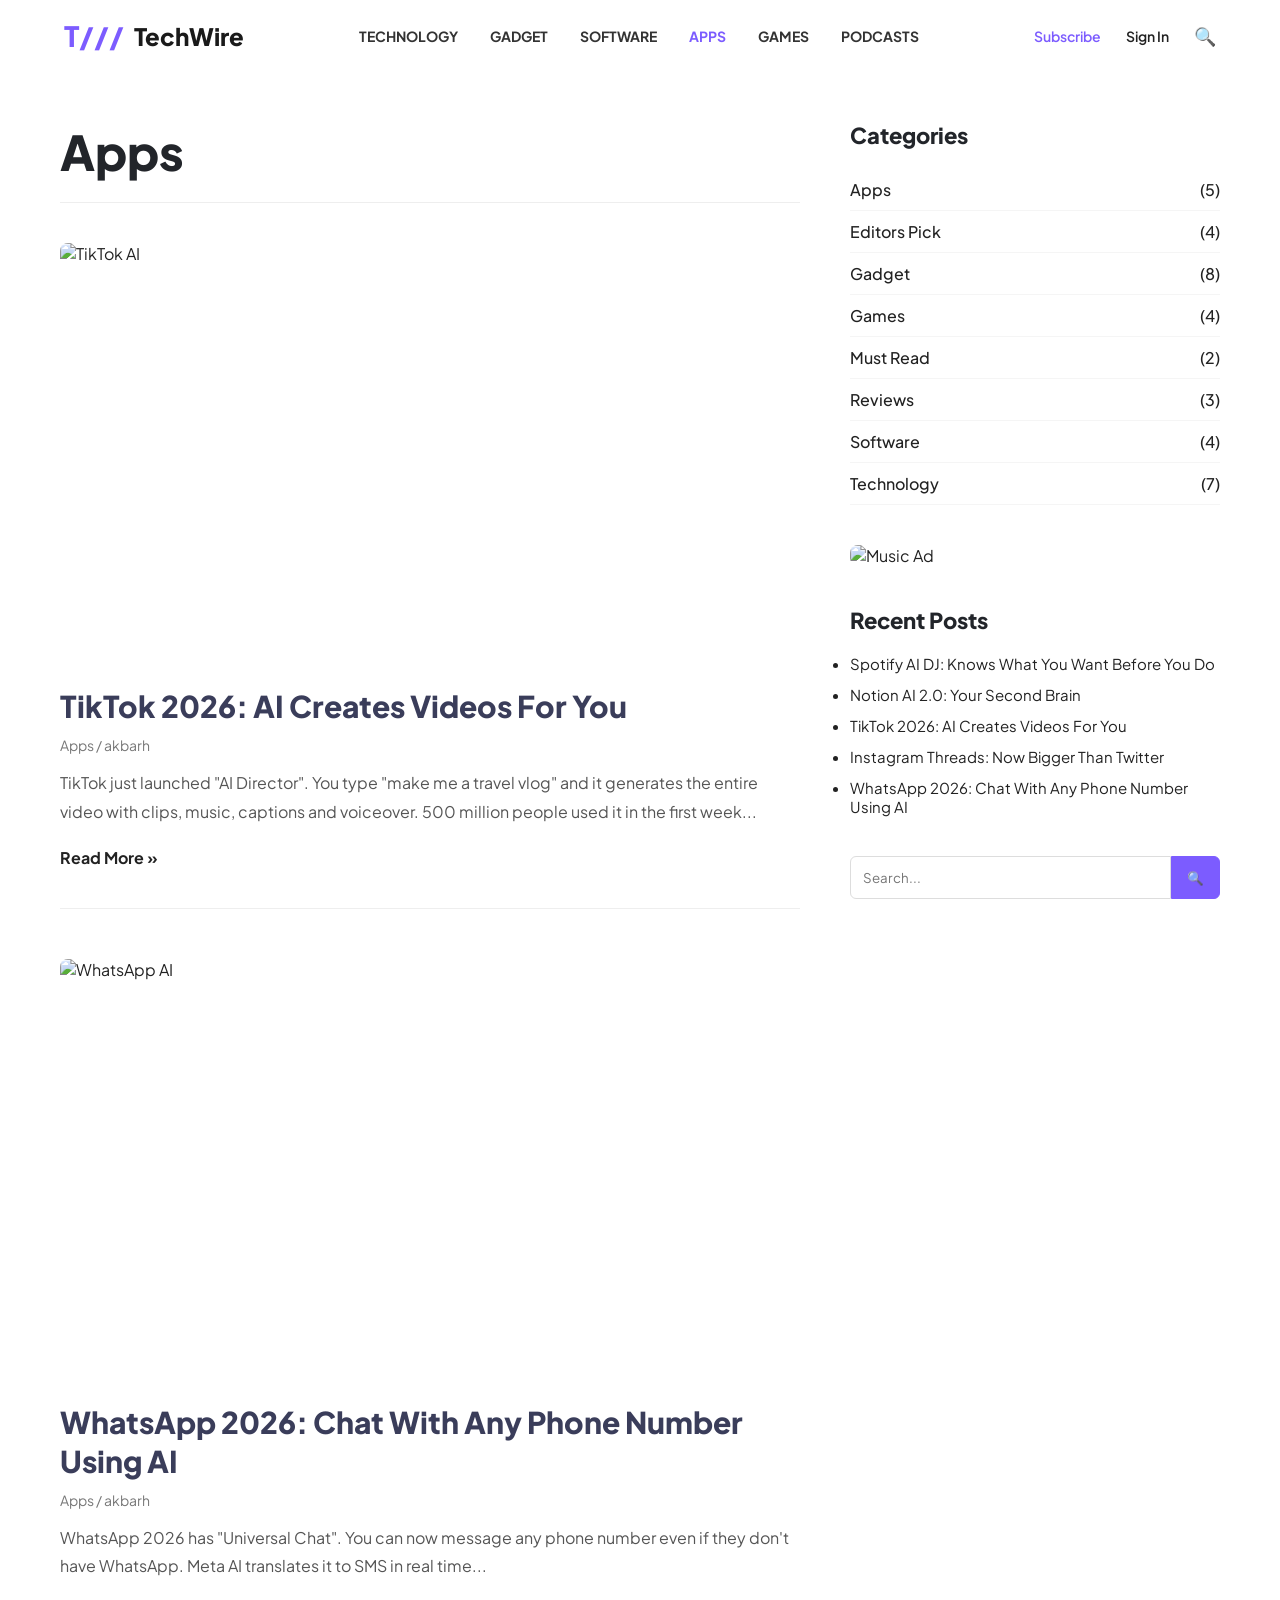
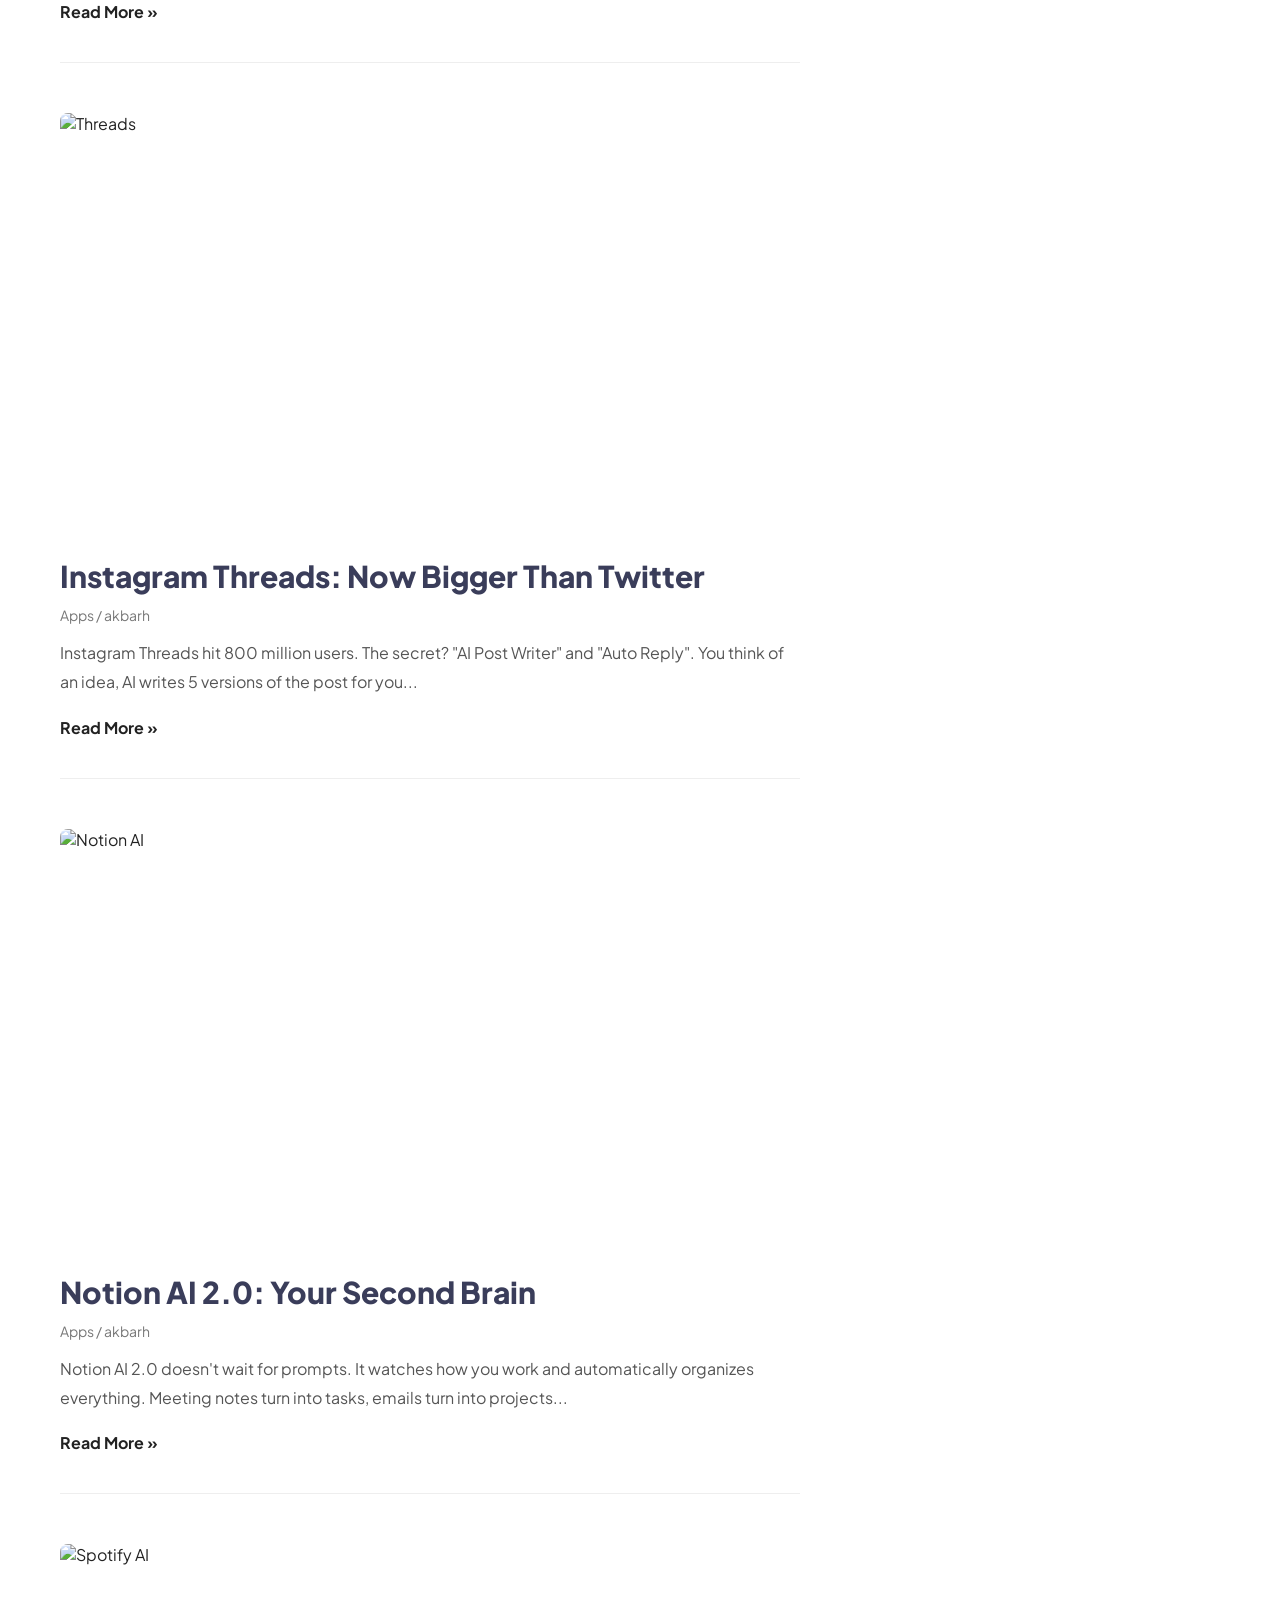
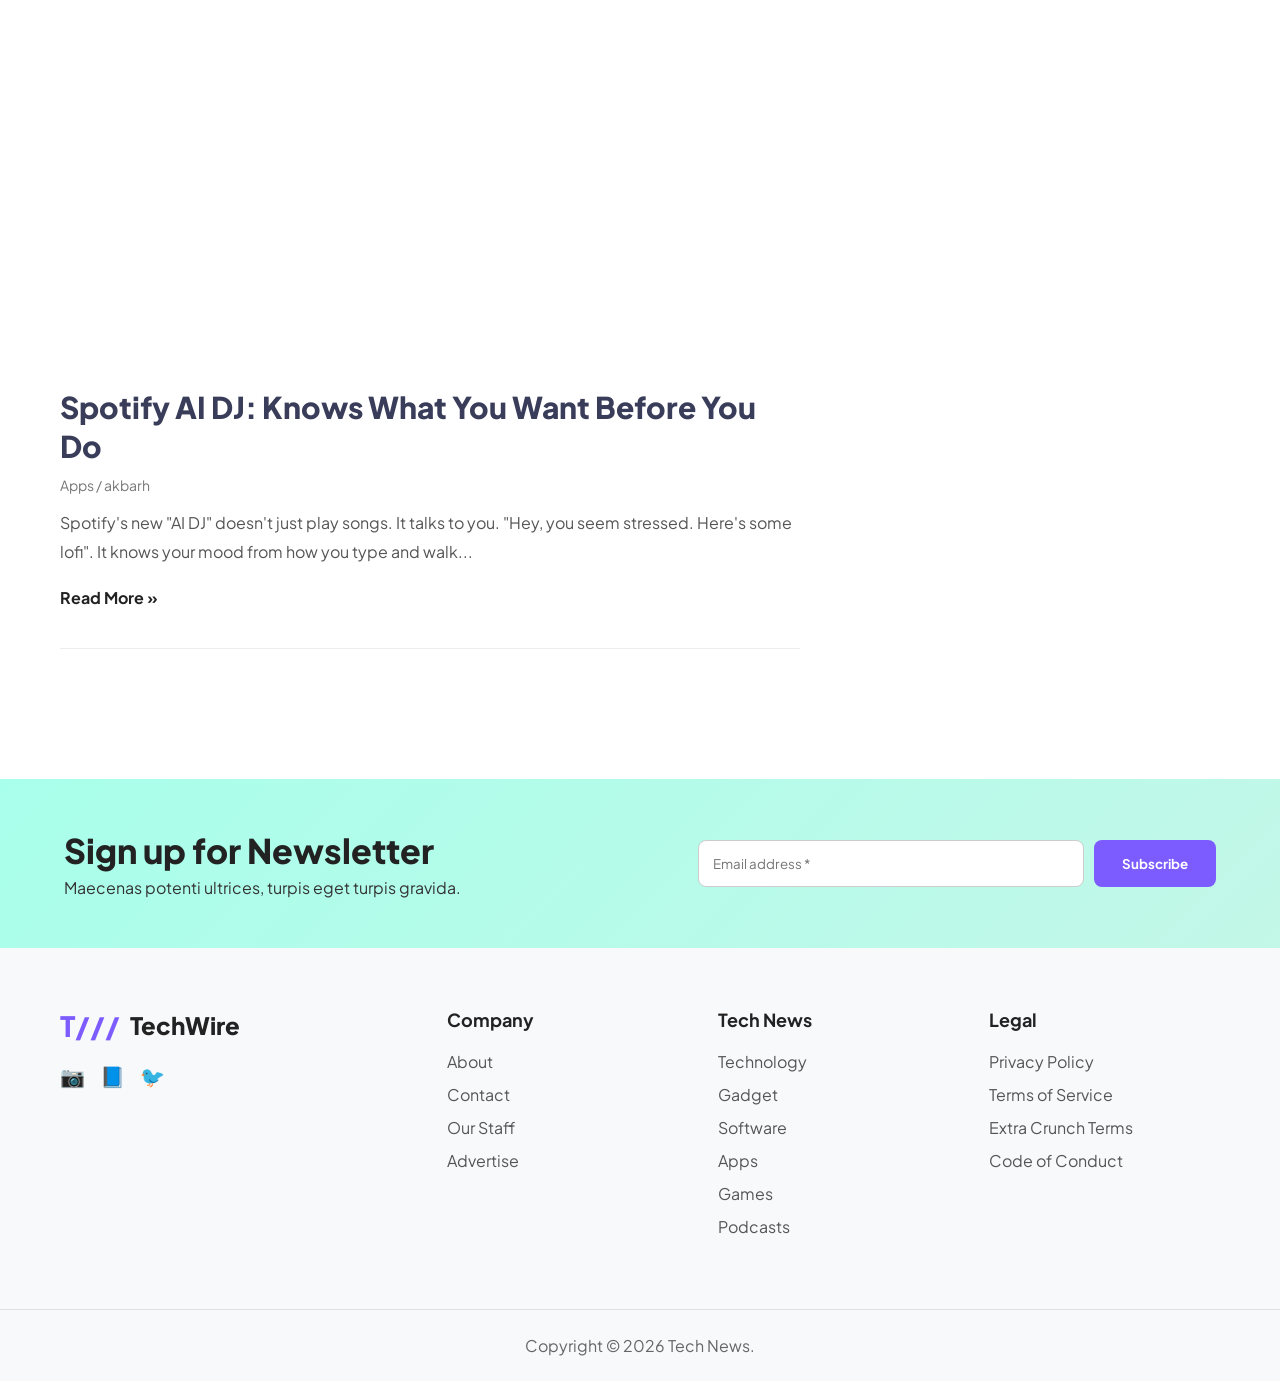
==== apps.html @ 4db53625 "Add files via upload" ====
<!DOCTYPE html>
<html lang="en">
<head>
<meta charset="UTF-8">
<meta name="viewport" content="width=device-width, initial-scale=1.0">
<title>Apps - TechWire</title>
<link href="https://fonts.googleapis.com/css2?family=Plus+Jakarta+Sans:wght@400;500;600;700;800&display=swap" rel="stylesheet">
<style>
* { box-sizing: border-box; margin: 0; padding: 0; font-family: 'Plus Jakarta Sans', sans-serif; }
body { background: #fff; color: #222; }
a { text-decoration: none; color: inherit; }

/* HEADER + NAVBAR */
header { background: #ffffff; border-bottom: 1px solid #ea; padding: 18px 5%; display: flex; align-items: center; justify-content: space-between; position: sticky; top: 0; z-index: 100; }
.logo { display: flex; align-items: center; gap: 10px; font-weight: 800; font-size: 24px; color: #1a1a1a; }
.logo-icon { color: #7c5cff; font-weight: 900; font-size: 28px; }
nav { display: flex; gap: 32px; font-weight: 700; font-size: 14px; text-transform: uppercase; }
nav a { color: #333; transition: 0.3s; }
nav a:hover, nav a.active { color: #7c5cff; }
.header-right { display: flex; align-items: center; gap: 25px; font-weight: 600; font-size: 14px; }
.btn-subscribe { color: #7c5cff; }

/* MAIN LAYOUT */
.main-container { max-width: 1200px; margin: 50px auto; padding: 0 20px; display: grid; grid-template-columns: 2fr 1fr; gap: 50px; }
.page-title { font-size: 48px; font-weight: 800; margin-bottom: 40px; border-bottom: 1px solid #eee; padding-bottom: 20px; color: #22252a; }

/* POST CARD */
.post-card { margin-bottom: 50px; border-bottom: 1px solid #eee; padding-bottom: 40px; }
.post-thumbnail img { width: 100%; height: 420px; object-fit: cover; border-radius: 8px; margin-bottom: 24px; display: block; }
.post-title { font-size: 30px; font-weight: 800; margin-bottom: 10px; line-height: 1.3; color: #3a3d5a; }
.post-title a:hover { color: #7c5cff; }
.post-meta { font-size: 14px; color: #777; margin-bottom: 15px; }
.post-excerpt { font-size: 16px; line-height: 1.8; color: #555; margin-bottom: 20px; }
.read-more { font-weight: 700; }
.read-more:hover { color: #7c5cff; }

/* SIDEBAR */
.widget { margin-bottom: 40px; }
.widget-title { font-size: 22px; font-weight: 800; margin-bottom: 20px; color: #22252a; }
.widget-categories ul { list-style: none; }
.widget-categories li { padding: 10px 0; border-bottom: 1px solid #f5f5f5; }
.widget-categories li a { display: flex; justify-content: space-between; font-size: 16px; font-weight: 500; }
.widget-categories li a:hover { color: #7c5cff; }
.widget-banner img { width: 100%; border-radius: 8px; }
.widget-recent-posts li { margin-bottom: 12px; font-size: 15px; }
.widget-recent-posts li a:hover { color: #7c5cff; }
.search-form { display: flex; }
.search-form input { flex: 1; padding: 12px; border: 1px solid #ddd; border-radius: 6px 0 0 6px; font-family: 'Plus Jakarta Sans'; }
.search-form button { padding: 0 15px; border: 1px solid #7c5cff; background: #7c5cff; color: #fff; border-radius: 0 6px 6px 0; cursor: pointer; }

/* FOOTER */
.site-footer { background: #f8f9fa; margin-top: 80px; }
.newsletter-section { background: linear-gradient(135deg, #a8ffeb 0%, #c3f7e8 100%); padding: 50px 5%; display: flex; justify-content: space-between; align-items: center; gap: 20px; }
.newsletter-content h2 { font-size: 34px; font-weight: 800; }
.newsletter-content p { color: #333; margin-top: 5px; }
.newsletter-form { display: flex; gap: 10px; width: 45%; }
.newsletter-form input { flex: 1; padding: 14px; border: 1px solid #ccc; border-radius: 8px; font-family: 'Plus Jakarta Sans'; }
.newsletter-form button { background: #7c5cff; color: #fff; border: none; padding: 14px 28px; border-radius: 8px; font-weight: 700; cursor: pointer; }

.footer-widgets { max-width: 1200px; margin: 0 auto; padding: 60px 20px; display: grid; grid-template-columns: 1.5fr 1fr 1fr 1fr; gap: 40px; }
.footer-logo { display: flex; align-items: center; gap: 10px; font-size: 24px; font-weight: 800; margin-bottom: 20px; }
.social-links { display: flex; gap: 15px; font-size: 20px; }
.social-links a:hover { color: #7c5cff; }
.footer-col h4 { font-size: 18px; margin-bottom: 20px; }
.footer-col ul { list-style: none; }
.footer-col li { margin-bottom: 12px; }
.footer-col a { color: #555; }
.footer-col a:hover { color: #7c5cff; }
.footer-bottom { text-align: center; padding: 25px; border-top: 1px solid #e0e0e0; color: #666; }

@media (max-width: 900px) {
  nav { display: none; }
 .main-container { grid-template-columns: 1fr; }
 .newsletter-section { flex-direction: column; }
 .newsletter-form { width: 100%; }
 .footer-widgets { grid-template-columns: 1fr 1fr; }
}
</style>
</head>
<body>

  <header>
    <div class="logo"><span class="logo-icon">T///</span> TechWire</div>
    <nav>
      <a href="technology.html">Technology</a>
      <a href="gadget.html">Gadget</a>
      <a href="software.html">Software</a>
      <a href="apps.html" class="active">Apps</a>
      <a href="games.html">Games</a>
      <a href="podcast.html">Podcasts</a>
    </nav>
    <div class="header-right">
      <a href="#" class="btn-subscribe">Subscribe</a>
      <a href="#">Sign In</a>
      <span style="font-size:18px; cursor:pointer;">🔍</span>
    </div>
  </header>

<main class="main-container">
  <section class="content-area">
    <h1 class="page-title">Apps</h1>

    <article class="post-card">
      <div class="post-thumbnail">
        <a href="single-post-apps.html?id=1"><img src="images/a-tech-1.jpg" alt="TikTok AI"></a>
      </div>
      <h2 class="post-title"><a href="single-post-apps.html?id=1">TikTok 2026: AI Creates Videos For You</a></h2>
      <div class="post-meta">Apps / akbarh</div>
      <p class="post-excerpt">TikTok just launched "AI Director". You type "make me a travel vlog" and it generates the entire video with clips, music, captions and voiceover. 500 million people used it in the first week...</p>
      <a href="single-post-apps.html?id=1" class="read-more">Read More »</a>
    </article>

    <article class="post-card">
      <div class="post-thumbnail">
        <a href="single-post-apps.html?id=2"><img src="images/a-tech-2.jpg" alt="WhatsApp AI"></a>
      </div>
      <h2 class="post-title"><a href="single-post-apps.html?id=2">WhatsApp 2026: Chat With Any Phone Number Using AI</a></h2>
      <div class="post-meta">Apps / akbarh</div>
      <p class="post-excerpt">WhatsApp 2026 has "Universal Chat". You can now message any phone number even if they don't have WhatsApp. Meta AI translates it to SMS in real time...</p>
      <a href="single-post-apps.html?id=2" class="read-more">Read More »</a>
    </article>

    <article class="post-card">
      <div class="post-thumbnail">
        <a href="single-post-apps.html?id=3"><img src="images/a-tech-3.jpg" alt="Threads"></a>
      </div>
      <h2 class="post-title"><a href="single-post-apps.html?id=3">Instagram Threads: Now Bigger Than Twitter</a></h2>
      <div class="post-meta">Apps / akbarh</div>
      <p class="post-excerpt">Instagram Threads hit 800 million users. The secret? "AI Post Writer" and "Auto Reply". You think of an idea, AI writes 5 versions of the post for you...</p>
      <a href="single-post-apps.html?id=3" class="read-more">Read More »</a>
    </article>

    <article class="post-card">
      <div class="post-thumbnail">
        <a href="single-post-apps.html?id=4"><img src="images/a-tech-4.jpg" alt="Notion AI"></a>
      </div>
      <h2 class="post-title"><a href="single-post-apps.html?id=4">Notion AI 2.0: Your Second Brain</a></h2>
      <div class="post-meta">Apps / akbarh</div>
      <p class="post-excerpt">Notion AI 2.0 doesn't wait for prompts. It watches how you work and automatically organizes everything. Meeting notes turn into tasks, emails turn into projects...</p>
      <a href="single-post-apps.html?id=4" class="read-more">Read More »</a>
    </article>

    <article class="post-card">
      <div class="post-thumbnail">
        <a href="single-post-apps.html?id=5"><img src="images/a-tech-5.jpg" alt="Spotify AI"></a>
      </div>
      <h2 class="post-title"><a href="single-post-apps.html?id=5">Spotify AI DJ: Knows What You Want Before You Do</a></h2>
      <div class="post-meta">Apps / akbarh</div>
      <p class="post-excerpt">Spotify's new "AI DJ" doesn't just play songs. It talks to you. "Hey, you seem stressed. Here's some lofi". It knows your mood from how you type and walk...</p>
      <a href="single-post-apps.html?id=5" class="read-more">Read More »</a>
    </article>
  </section>

  <aside class="sidebar">
    <div class="widget widget-categories">
      <h3 class="widget-title">Categories</h3>
      <ul>
        <li><a href="apps.html">Apps <span>(5)</span></a></li>
        <li><a href="#">Editors Pick <span>(4)</span></a></li>
        <li><a href="gadget.html">Gadget <span>(8)</span></a></li>
        <li><a href="games.html">Games <span>(4)</span></a></li>
        <li><a href="#">Must Read <span>(2)</span></a></li>
        <li><a href="#">Reviews <span>(3)</span></a></li>
        <li><a href="software.html">Software <span>(4)</span></a></li>
        <li><a href="technology.html">Technology <span>(7)</span></a></li>
      </ul>
    </div>
    </div>
    <div class="widget widget-banner">
      <a href="#"><img src="images/a-tech-6.jpg" alt="Music Ad"></a>
    </div>
    <div class="widget widget-recent-posts">
      <h3 class="widget-title">Recent Posts</h3>
      <ul>
        <li><a href="single-post-apps.html?id=5">Spotify AI DJ: Knows What You Want Before You Do</a></li>
        <li><a href="single-post-apps.html?id=4">Notion AI 2.0: Your Second Brain</a></li>
        <li><a href="single-post-apps.html?id=1">TikTok 2026: AI Creates Videos For You</a></li>
        <li><a href="single-post-apps.html?id=3">Instagram Threads: Now Bigger Than Twitter</a></li>
        <li><a href="single-post-apps.html?id=2">WhatsApp 2026: Chat With Any Phone Number Using AI</a></li>
      </ul>
    </div>
    <div class="widget widget-search">
      <form action="#" method="get" class="search-form">
        <input type="text" name="s" placeholder="Search..." required>
        <button type="submit" aria-label="Search">🔍</button>
      </form>
    </div>
  </aside>
</main>

<footer class="site-footer">
  <section class="newsletter-section">
    <div class="newsletter-content">
      <h2>Sign up for Newsletter</h2>
      <p>Maecenas potenti ultrices, turpis eget turpis gravida.</p>
    </div>
    <form class="newsletter-form">
      <input type="email" placeholder="Email address *" required>
      <button type="submit">Subscribe</button>
    </form>
  </section>

  <div class="footer-widgets">
    <div class="footer-col brand-col">
      <div class="footer-logo"><span class="logo-icon">T///</span><span class="logo-text">TechWire</span></div>
      <div class="social-links"><a href="#">📷</a><a href="#">📘</a><a href="#">🐦</a></div>
    </div>
    <div class="footer-col"><h4>Company</h4><ul><li><a href="#">About</a></li><li><a href="#">Contact</a></li><li><a href="#">Our Staff</a></li><li><a href="#">Advertise</a></li></ul></div>
    <div class="footer-col"><h4>Tech News</h4><ul><li><a href="technology.html">Technology</a></li><li><a href="gadget.html">Gadget</a></li><li><a href="software.html">Software</a></li><li><a href="apps.html">Apps</a></li><li><a href="games.html">Games</a></li><li><a href="podcast.html">Podcasts</a></li></ul></div>
    <div class="footer-col"><h4>Legal</h4><ul><li><a href="#">Privacy Policy</a></li><li><a href="#">Terms of Service</a></li><li><a href="#">Extra Crunch Terms</a></li><li><a href="#">Code of Conduct</a></li></ul></div>
  </div>

  <div class="footer-bottom"><p>Copyright &copy; 2026 Tech News.</p></div>
</footer>

</body>
</html>
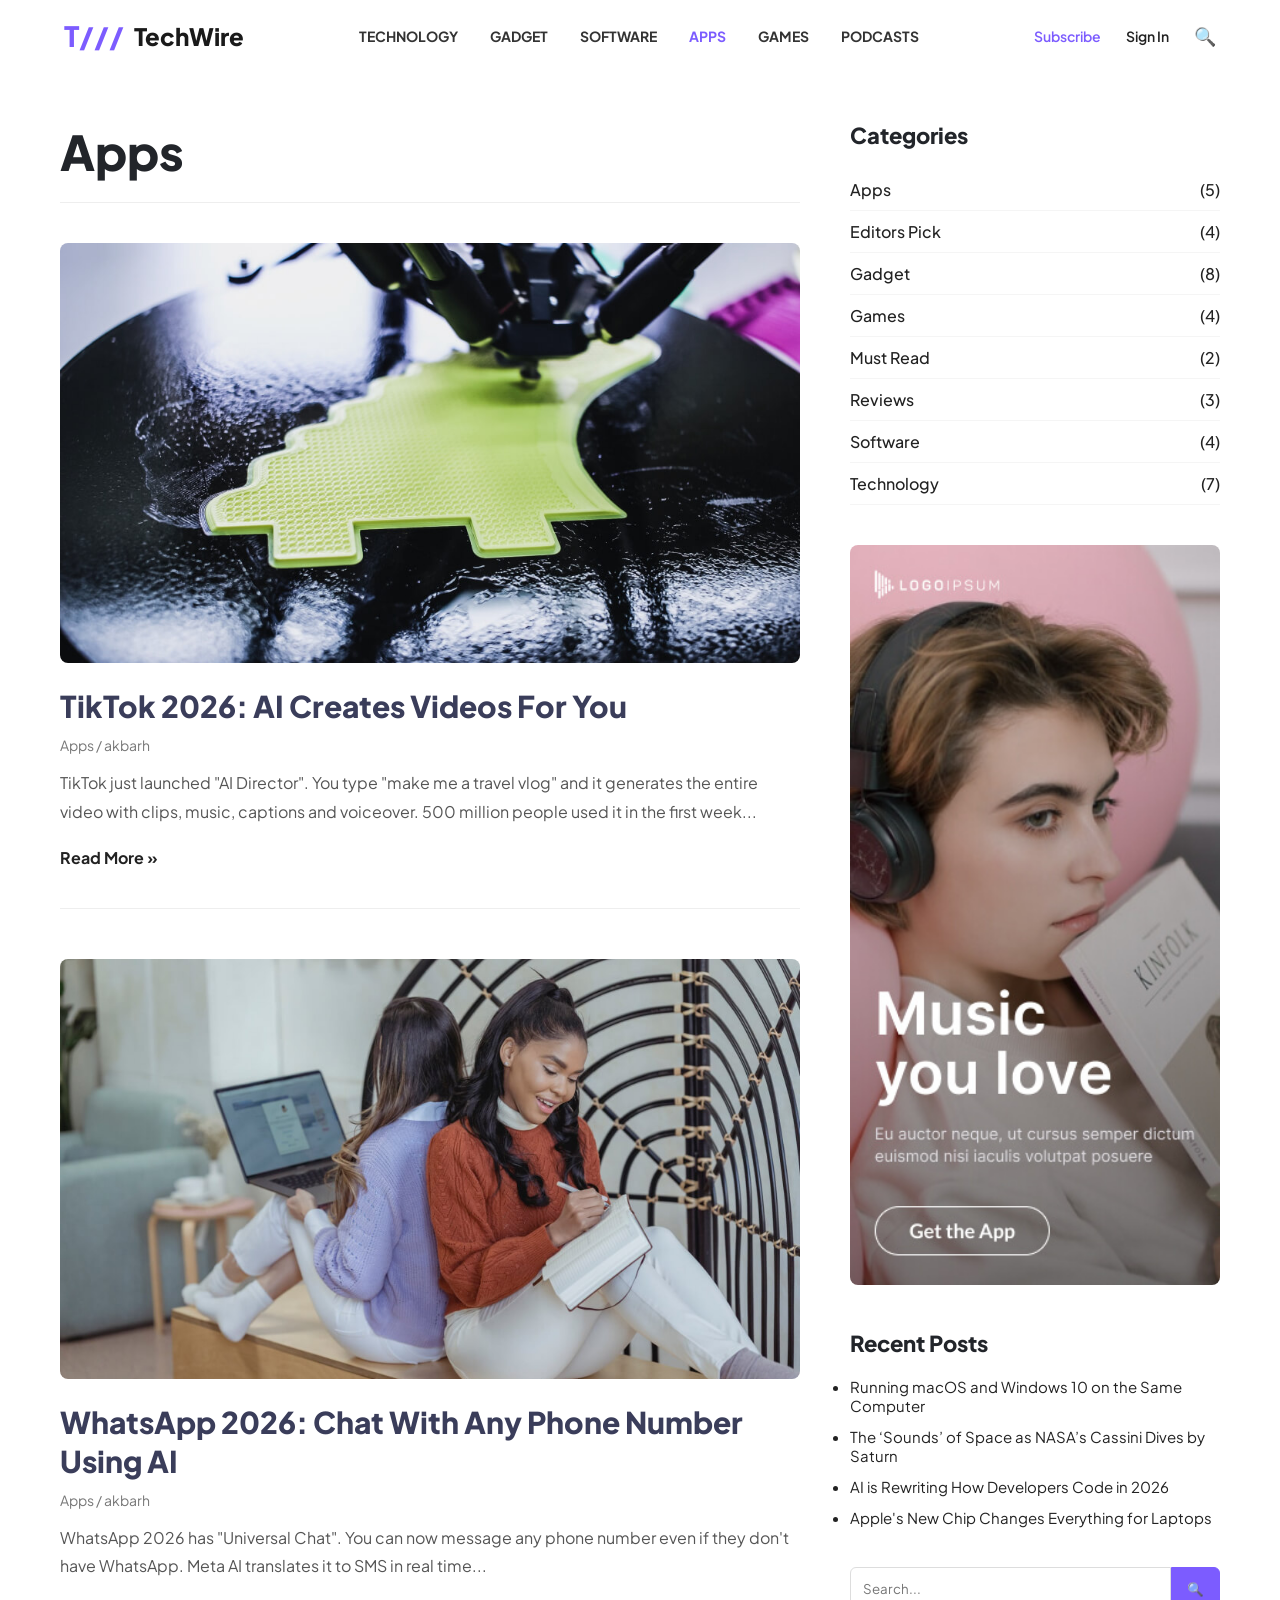
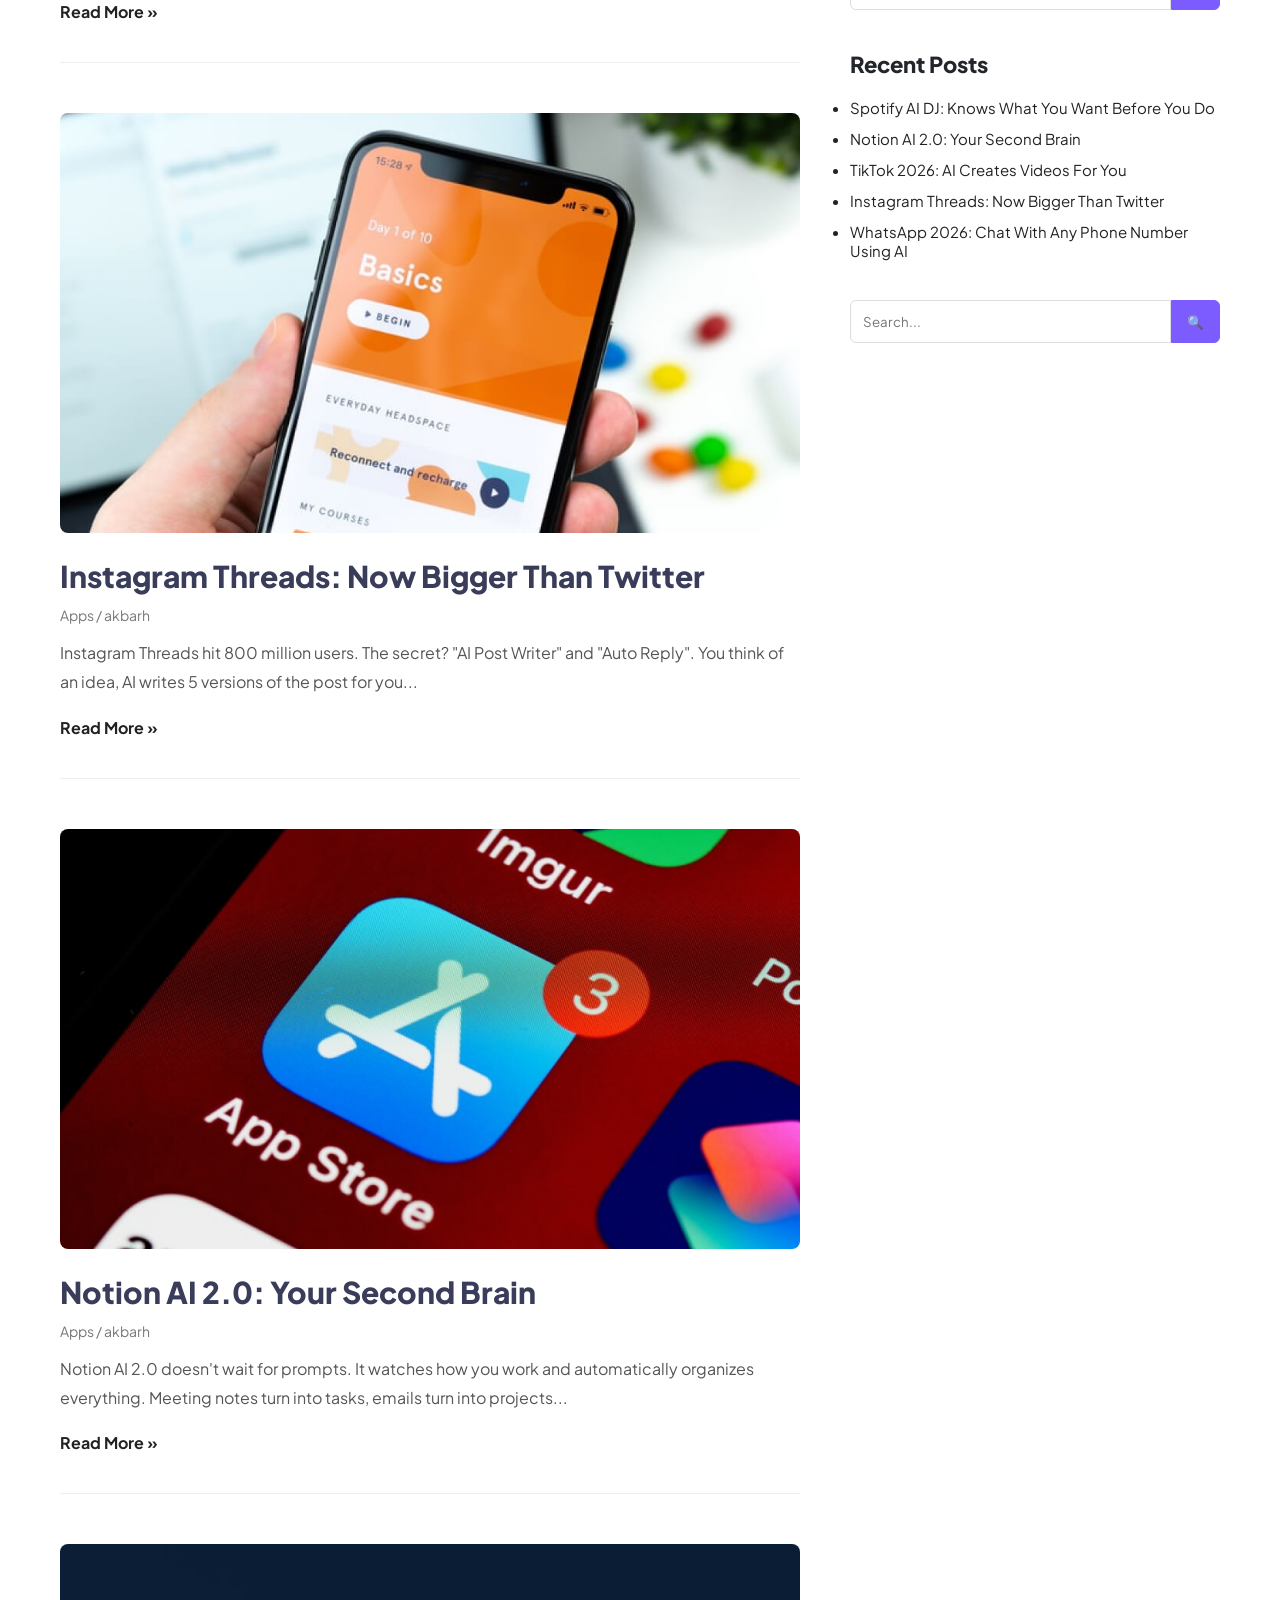
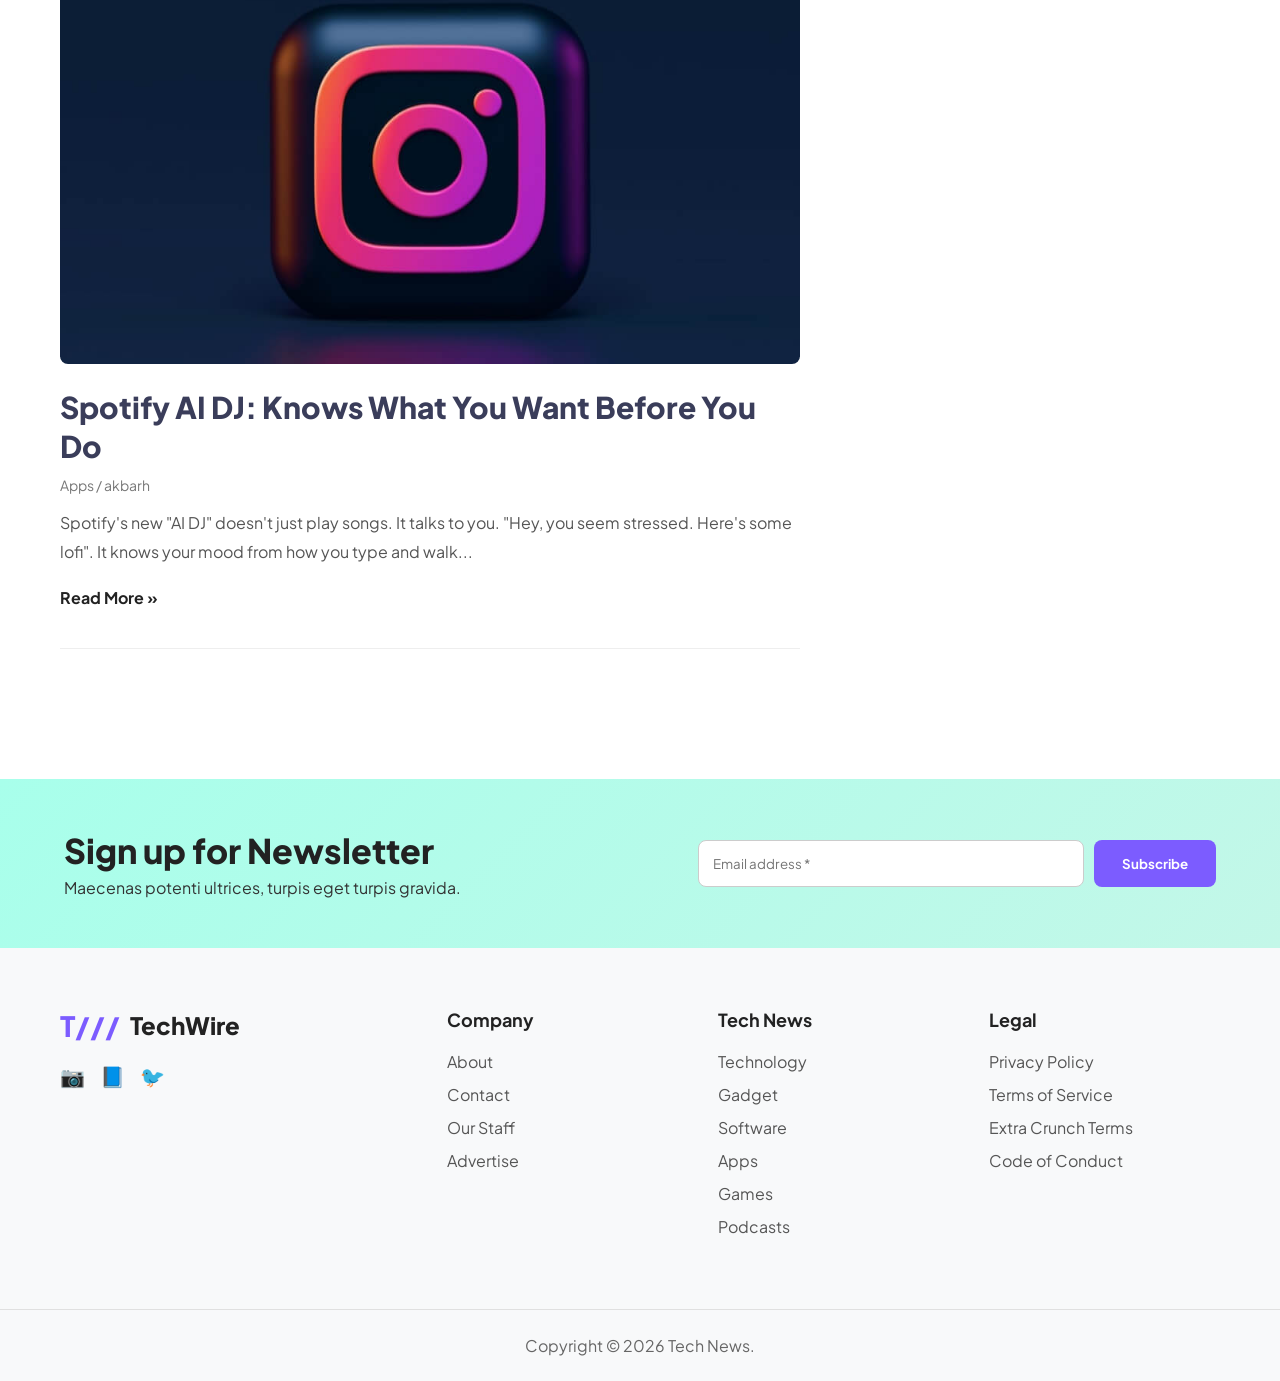
==== commit c9c34c52: "Refactor HTML structure and styles for apps page" ====
--- a/apps.html
+++ b/apps.html
@@ -102,7 +102,7 @@
 
     <article class="post-card">
       <div class="post-thumbnail">
-        <a href="single-post-apps.html?id=1"><img src="images/a-tech-1.jpg" alt="TikTok AI"></a>
+        <a href="single-post-apps.html?id=1"><img src="a-tech-1.jpg" alt="TikTok AI"></a>
       </div>
       <h2 class="post-title"><a href="single-post-apps.html?id=1">TikTok 2026: AI Creates Videos For You</a></h2>
       <div class="post-meta">Apps / akbarh</div>
@@ -112,7 +112,7 @@
 
     <article class="post-card">
       <div class="post-thumbnail">
-        <a href="single-post-apps.html?id=2"><img src="images/a-tech-2.jpg" alt="WhatsApp AI"></a>
+        <a href="single-post-apps.html?id=2"><img src="a-tech-2.jpg" alt="WhatsApp AI"></a>
       </div>
       <h2 class="post-title"><a href="single-post-apps.html?id=2">WhatsApp 2026: Chat With Any Phone Number Using AI</a></h2>
       <div class="post-meta">Apps / akbarh</div>
@@ -122,7 +122,7 @@
 
     <article class="post-card">
       <div class="post-thumbnail">
-        <a href="single-post-apps.html?id=3"><img src="images/a-tech-3.jpg" alt="Threads"></a>
+        <a href="single-post-apps.html?id=3"><img src="a-tech-3.jpg" alt="Threads"></a>
       </div>
       <h2 class="post-title"><a href="single-post-apps.html?id=3">Instagram Threads: Now Bigger Than Twitter</a></h2>
       <div class="post-meta">Apps / akbarh</div>
@@ -132,7 +132,7 @@
 
     <article class="post-card">
       <div class="post-thumbnail">
-        <a href="single-post-apps.html?id=4"><img src="images/a-tech-4.jpg" alt="Notion AI"></a>
+        <a href="single-post-apps.html?id=4"><img src="a-tech-4.jpg" alt="Notion AI"></a>
       </div>
       <h2 class="post-title"><a href="single-post-apps.html?id=4">Notion AI 2.0: Your Second Brain</a></h2>
       <div class="post-meta">Apps / akbarh</div>
@@ -142,7 +142,7 @@
 
     <article class="post-card">
       <div class="post-thumbnail">
-        <a href="single-post-apps.html?id=5"><img src="images/a-tech-5.jpg" alt="Spotify AI"></a>
+        <a href="single-post-apps.html?id=5"><img src="a-tech-5.jpg" alt="Spotify AI"></a>
       </div>
       <h2 class="post-title"><a href="single-post-apps.html?id=5">Spotify AI DJ: Knows What You Want Before You Do</a></h2>
       <div class="post-meta">Apps / akbarh</div>
@@ -167,7 +167,22 @@
     </div>
     </div>
     <div class="widget widget-banner">
-      <a href="#"><img src="images/a-tech-6.jpg" alt="Music Ad"></a>
+      <a href="#"><img src="a-tech-6.jpg" alt="Music Ad"></a>
+    </div>
+    <div class="widget widget-recent-posts">
+      <h3 class="widget-title">Recent Posts</h3>
+      <ul>
+        <li><a href="single-post-tech.html?id=7">Running macOS and Windows 10 on the Same Computer</a></li>
+        <li><a href="single-post-tech.html?id=6">The ‘Sounds’ of Space as NASA’s Cassini Dives by Saturn</a></li>
+        <li><a href="single-post-tech.html?id=1">AI is Rewriting How Developers Code in 2026</a></li>
+        <li><a href="single-post-tech.html?id=3">Apple's New Chip Changes Everything for Laptops</a></li>
+      </ul>
+    </div>
+    <div class="widget widget-search">
+      <form action="#" method="get" class="search-form">
+        <input type="text" name="s" placeholder="Search..." required>
+        <button type="submit" aria-label="Search">🔍</button>
+      </form>
     </div>
     <div class="widget widget-recent-posts">
       <h3 class="widget-title">Recent Posts</h3>
@@ -214,4 +229,4 @@
 </footer>
 
 </body>
-</html>+</html>
